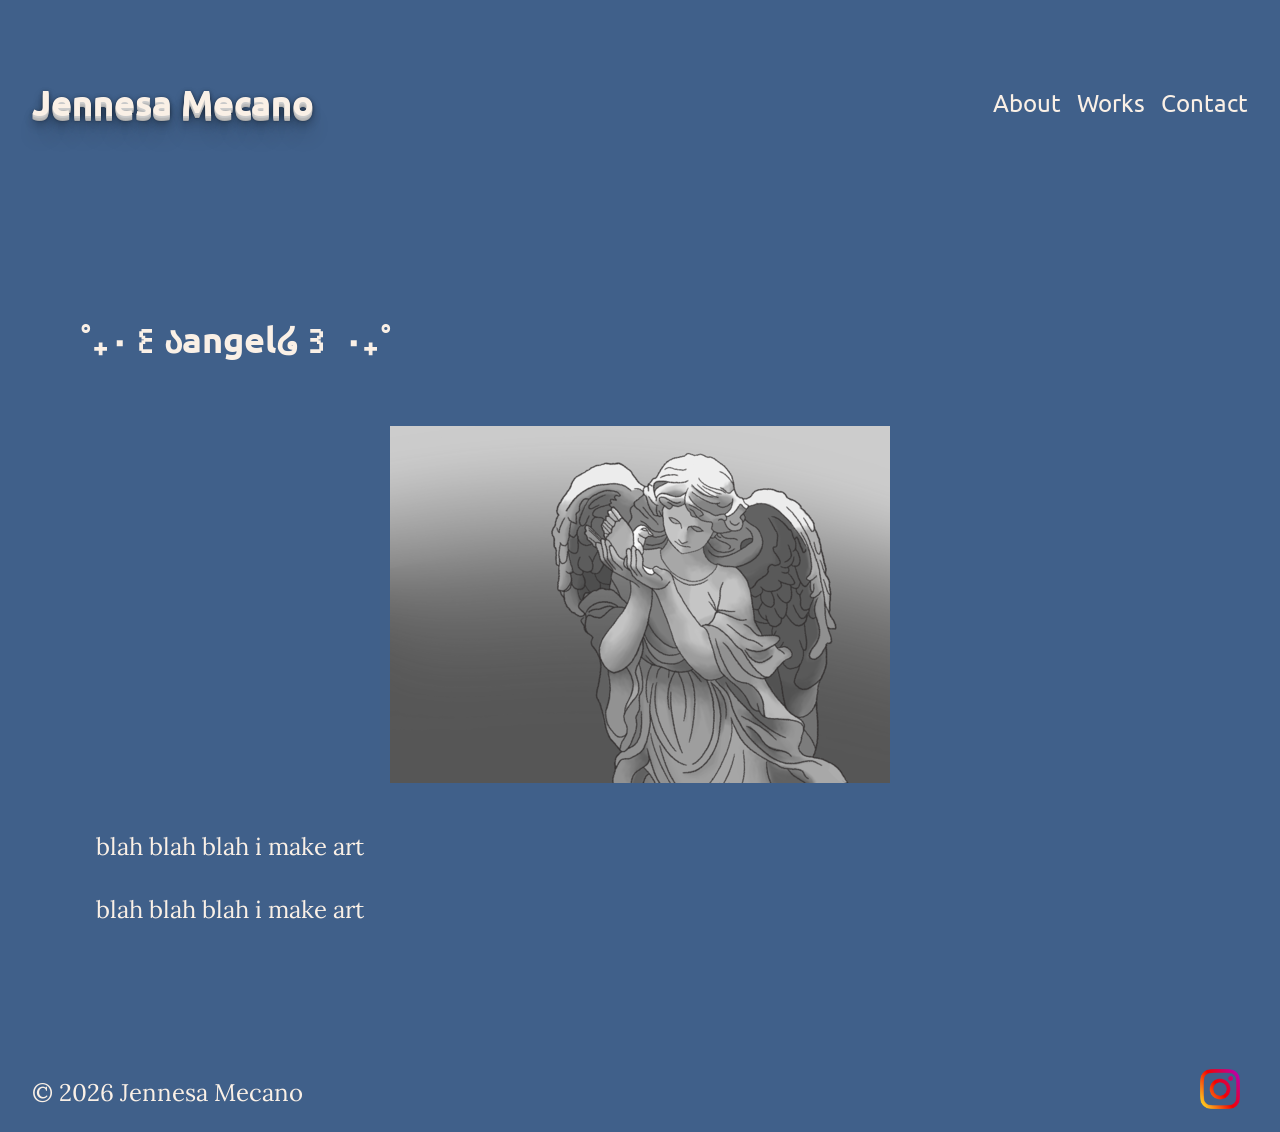
==== projects/angel/index.html @ cfa207da "4 projects" ====
<!DOCTYPE html>
<html lang="en">

<head>
    <meta charset="UTF-8">
    <meta name="viewport" content="width=device-width, initial-scale=1.0">
    <title>Jennesa Mecano's Portfolio</title>
    <link rel="preconnect" href="https://fonts.googleapis.com">
    <link rel="preconnect" href="https://fonts.gstatic.com" crossorigin>
    <link
        href="https://fonts.googleapis.com/css2?family=Lora:ital,wght@0,400..700;1,400..700&family=Ubuntu:ital,wght@0,300;0,400;0,500;0,700;1,300;1,400;1,500;1,700&display=swap"
        rel="stylesheet">
    <link rel="stylesheet" href="../../css/style.css">
</head>

<body>
    <header>
        <nav class="navbar">
            <div class="nav-brand">
                <a href="../../index.html">
                    <h1>Jennesa Mecano</h1>
                </a>
            </div>
            <div class="nav">
                <button class="hamburger">☰</button>
                <ul class="nav-menu">
                    <li><a href="../../#about-section">About</a></li>
                    <li><a href="../../#portfolio-section">Works</a></li>
                    <li><a href="../../#contact-section">Contact</a></li>
                </ul>
        </nav>
        </div>

    </header>
    <main>
        <section class="project-section">
            <div class="project-content">
                <h2><span class="accent-1">˚₊‧꒰ა</span>angel<span class="accent-1">໒꒱ ‧₊˚</span></h2>
                <img src="../../images/angel500.png" alt="monochrome art of angel statue holding bird">
                <p>blah blah blah i make art</p>
                <p>blah blah blah i make art</p>
            </div>
        </section>
    </main>
    <footer class="flex-container">
        <p>&copy 2026 Jennesa Mecano</p>
        <div class="social-links">
            <a href="https://www.instagram.com/nessabun.mp3?stkn=MTZwdjF6b2lza2pnYw=="><img
                    src="../../images/icon-logo-instagram.png" alt="instagram link"></a>
        </div>
    </footer>
    <script src="js/hamburger.js"></script>
</body>

</html>
---- css/style.css ----
/* color palette */

:root {
    --bg-color-1: rgb(64, 96, 138);
    --bg-color-2: linear-gradient(90deg, rgba(173, 211, 240, 1) 0%, rgba(206, 162, 235, 1) 50%, rgba(237, 190, 232, 1) 100%);
    --font: linen;
    --accent-1: rgb(234, 214, 240);
    --accent-2: aliceblue;
    --dark: rgb(59, 34, 55);
}

/*
font: #000, #ffffff, linen
accent 1:
accent 2:
dark:
*/

/* CSS resets */

/* Change box-sizing default to border-box */
*,
*::before,
*::after {
    box-sizing: border-box;
}

* {
    margin: 0;
    padding: 0;
}

/* respect user size preferences */
html {
    font-size: 100%;
}

/* make images responsive */
img {
    display: block;
    max-width: 100%;
}

/* General CSS */

html {
    scroll-behavior: smooth;
}

body {
    background-color: var(--bg-color-1);
    color: var(--font);
    font-size: 1.5rem;
    font-family: "Lora", serif;
}

header {
    padding: 5rem 2rem;
    font-family: "Ubuntu", sans-serif;
    margin-bottom: 7rem;
}

header h1 {
    color: var(--font);
    text-shadow: 0 1px 0 #CCCCCC, 0 2px 0 #c9c9c9, 0 3px 0 #bbb, 0 4px 0 #b9b9b9, 0 5px 0 #aaa, 0 6px 1px rgba(0, 0, 0, .1), 0 0 5px rgba(0, 0, 0, .1), 0 1px 3px rgba(0, 0, 0, .3), 0 3px 5px rgba(0, 0, 0, .2), 0 5px 10px rgba(0, 0, 0, .25), 0 10px 10px rgba(0, 0, 0, .2), 0 20px 20px rgba(0, 0, 0, .15);
}

h2 {
    color: var(--font);
    font-family: "Ubuntu", sans-serif;
}

h3 {
    color: var(--dark);
    font-family: "Ubuntu", sans-serif;
    font-size: 1.5rem;
}

nav a {
    text-decoration: none;
    color: var(--font);
    /* margin: 0 1rem; */
    transition: all 0.5s ease;
}

nav a:hover {
    color: var(--accent-1);
}

.navbar {
    display: flex;
    justify-content: space-between;
    align-items: center;
}

.hamburger {
    display: none;
    background: none;
    border: none;
    color: var(--font);
    font-size: 4rem;
}

.nav-menu {
    list-style: none;
    display: flex;
    gap: 1rem;
}

@media (max-width: 750px) {
    .navbar {
        align-items: flex-start;
    }

    .nav {
        display: flex;
        flex-direction: column;
    }

    .hamburger {
        display: block;
        align-self: flex-end;
    }
}

main {
    margin: 0;
}

@media (max-width: 1030px) {
    main {
        margin: 2rem;
    }
}

@media (max-width: 750px) {
    main {
        margin: 1rem;
    }

    .nav-menu {
        display: none;
    }

    .nav-menu.active {
        display: flex;
        flex-direction: column;
        background-color: var(--font);
        color: var(--bg-color-1);
        padding: 0.75rem;
    }

    .nav-menu a {
        color: var(--bg-color-1);
    }

    header {
        padding: 2rem 2rem;
    }
}

.about-content,
.portfolio-content,
.contact-content,
.project-content {
    max-width: 70rem;
    margin: 0 auto 7rem auto;
}

/* project content is for project pages */
.project-content {
    text-align: justify;
}

.float {
    box-shadow: 0 4px 6px rgba(0, 0, 0, 0.1);
    transition: transform 0.3s ease, box-shadow 0.3s ease;
}

.float:hover {
  /* Moves the element up by 8 pixels */
  transform: translateY(-8px); 
  
  /* Makes the shadow softer and wider to simulate height */
  box-shadow: 0 12px 20px rgba(0, 0, 0, 0.15); 
}

.project-content img {
    margin: 0 auto;
    border-radius: 0.3rem;
    padding: 2rem;
}

.project-content p {
    padding: 1rem;
}

.about-content h2,
.portfolio-content h2,
.contact-content h2,
.project-content h2 {
    margin: 2rem 0;
}

.portfolio-item {
    padding: 1rem;
    background-color: var(--font);
    color: var(--dark);
    border-radius: 1.2rem;
}

.portfolio-item a {
    text-decoration: none;
    color: var(--dark);
}

.portfolio-item p {
    font-size: 1rem;
}

.portfolio-item img {
    border-radius: 0.3rem;
}

footer {
    padding: 1rem 2rem;
}

footer img {
    display: inline;
    max-width: 2.5rem;
    margin: 0 0.5rem;
}

@media (max-width: 750px) {
    footer p {
        font-size: 1.2rem;
    }

    footer img {
        max-width: 2rem;
        margin: 0 0.2rem;
    }
}

@media (max-width: 450px) {
    footer p {
        font-size: 1rem;
    }

    footer img {
        max-width: 1.5rem;
        margin: 0 0.1rem;
    }
}

/* flex styling */

.flex-container {
    display: flex;
    justify-content: space-between;
    align-items: center;
}

.flex-container-grid {
    display: flex;
    flex-wrap: wrap;
    gap: 1rem;
    justify-content: center;
    align-items: stretch;
}

.flex-item-grid {
    flex: 1 0 18rem;
    /* padding: 1rem; */
    /* box-sizing: border-box; */
}
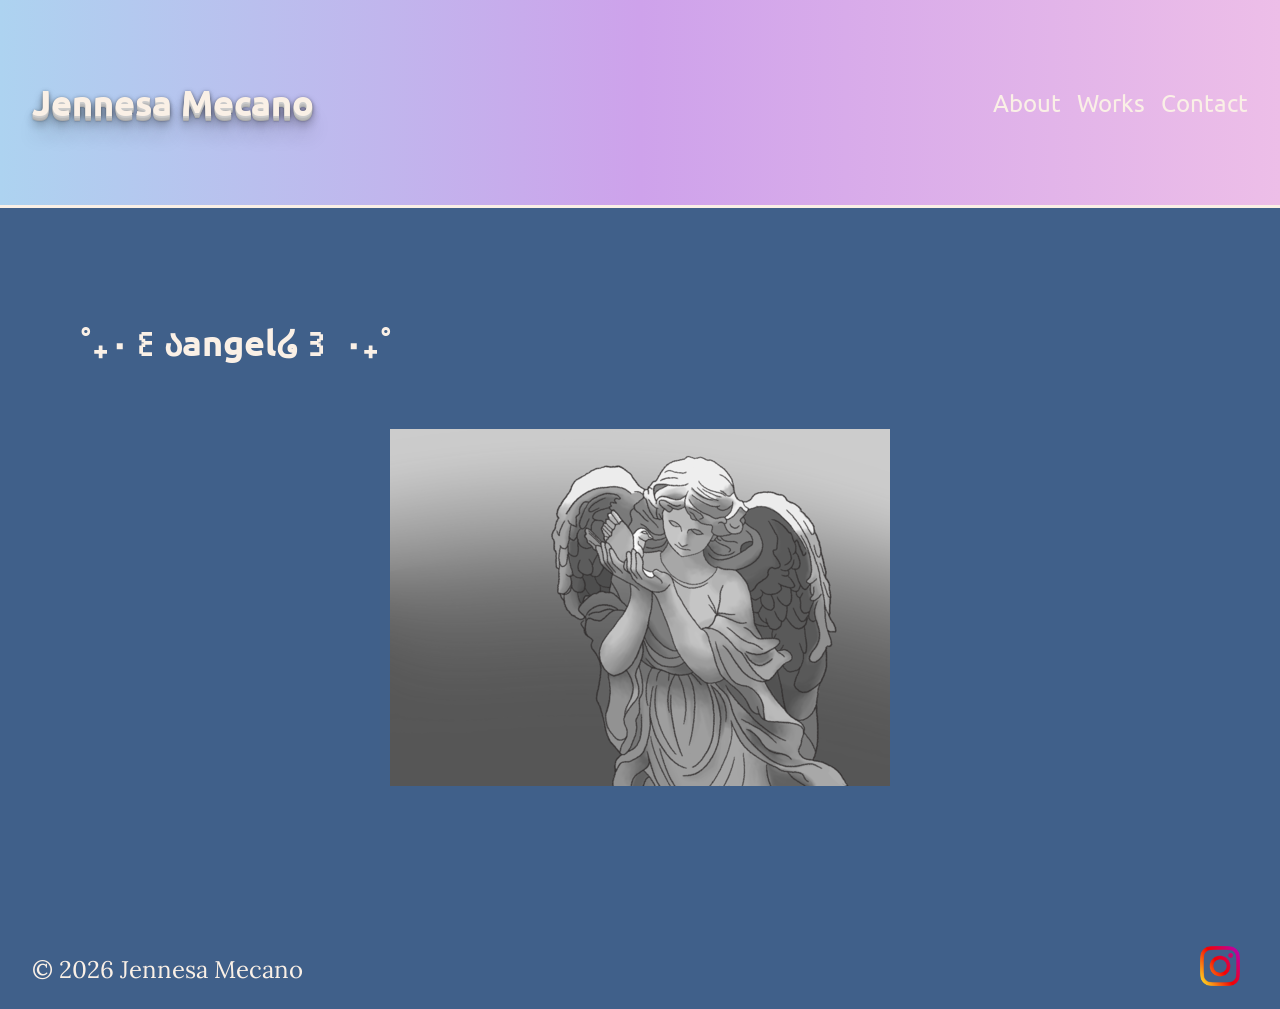
==== commit 55aa9a9f: "desc" ====
--- a/projects/angel/index.html
+++ b/projects/angel/index.html
@@ -37,8 +37,6 @@
             <div class="project-content">
                 <h2><span class="accent-1">˚₊‧꒰ა</span>angel<span class="accent-1">໒꒱ ‧₊˚</span></h2>
                 <img src="../../images/angel500.png" alt="monochrome art of angel statue holding bird">
-                <p>blah blah blah i make art</p>
-                <p>blah blah blah i make art</p>
             </div>
         </section>
     </main>
--- a/css/style.css
+++ b/css/style.css
@@ -58,6 +58,8 @@
     padding: 5rem 2rem;
     font-family: "Ubuntu", sans-serif;
     margin-bottom: 7rem;
+    background: linear-gradient(90deg, rgba(173, 211, 240, 1) 0%, rgba(206, 162, 235, 1) 50%, rgba(237, 190, 232, 1) 100%);
+    border-bottom: var(--font) 3px solid;
 }
 
 header h1 {
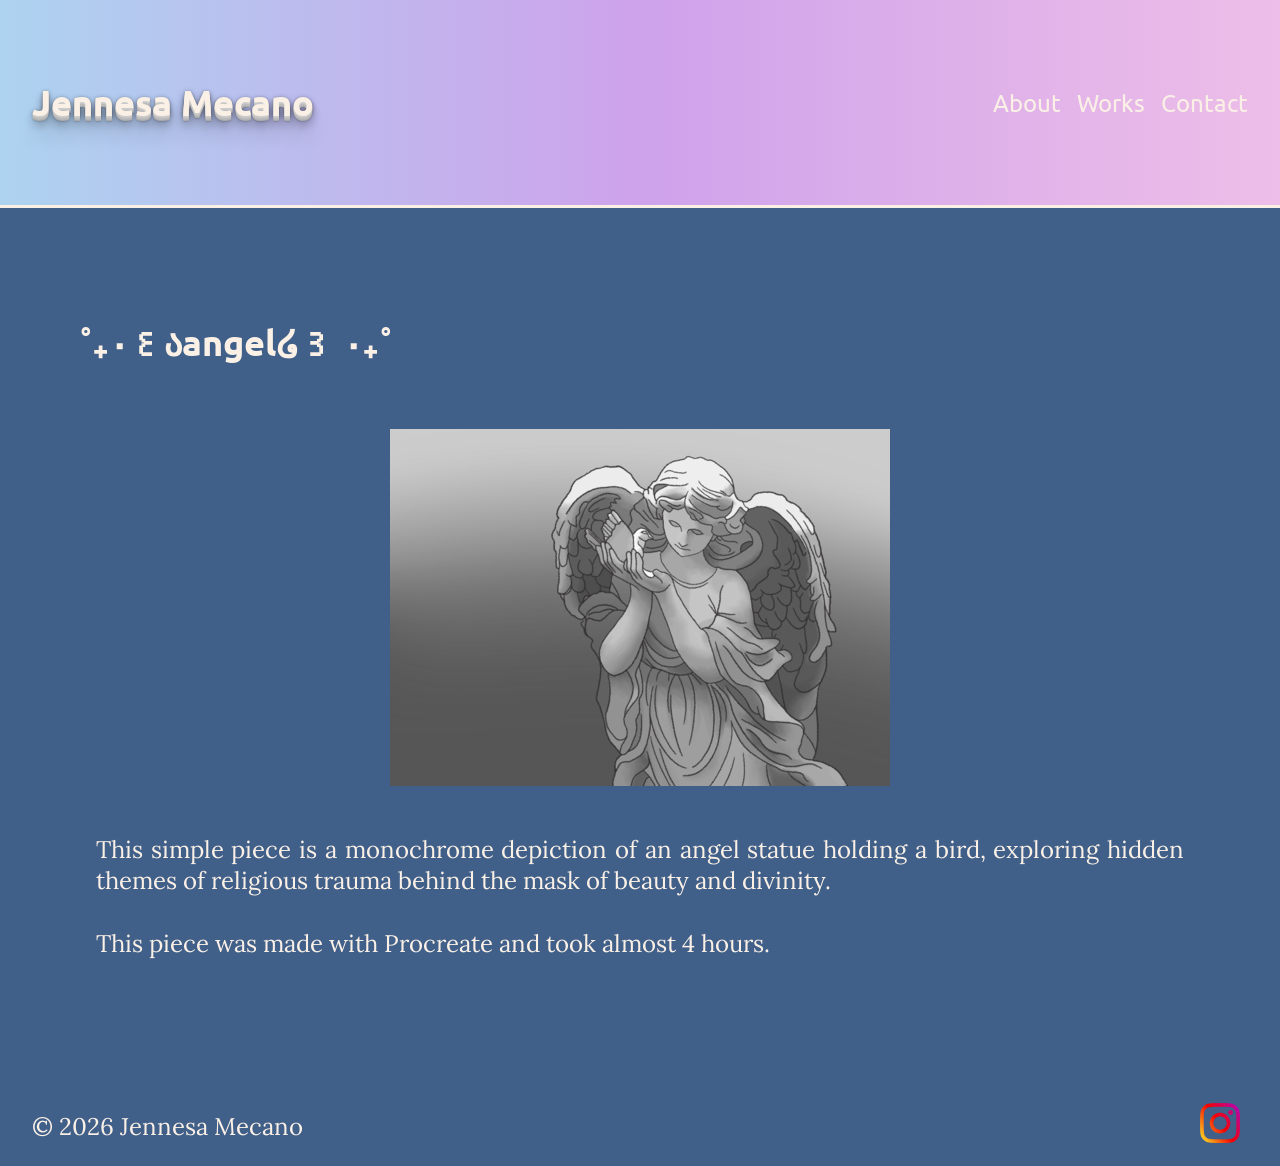
==== commit 951ceb44: "angel desc" ====
--- a/projects/angel/index.html
+++ b/projects/angel/index.html
@@ -37,6 +37,8 @@
             <div class="project-content">
                 <h2><span class="accent-1">˚₊‧꒰ა</span>angel<span class="accent-1">໒꒱ ‧₊˚</span></h2>
                 <img src="../../images/angel500.png" alt="monochrome art of angel statue holding bird">
+                <p>This simple piece is a monochrome depiction of an angel statue holding a bird, exploring hidden themes of religious trauma behind the mask of beauty and divinity.</p>
+                <p>This piece was made with Procreate and took almost 4 hours.</p>
             </div>
         </section>
     </main>
